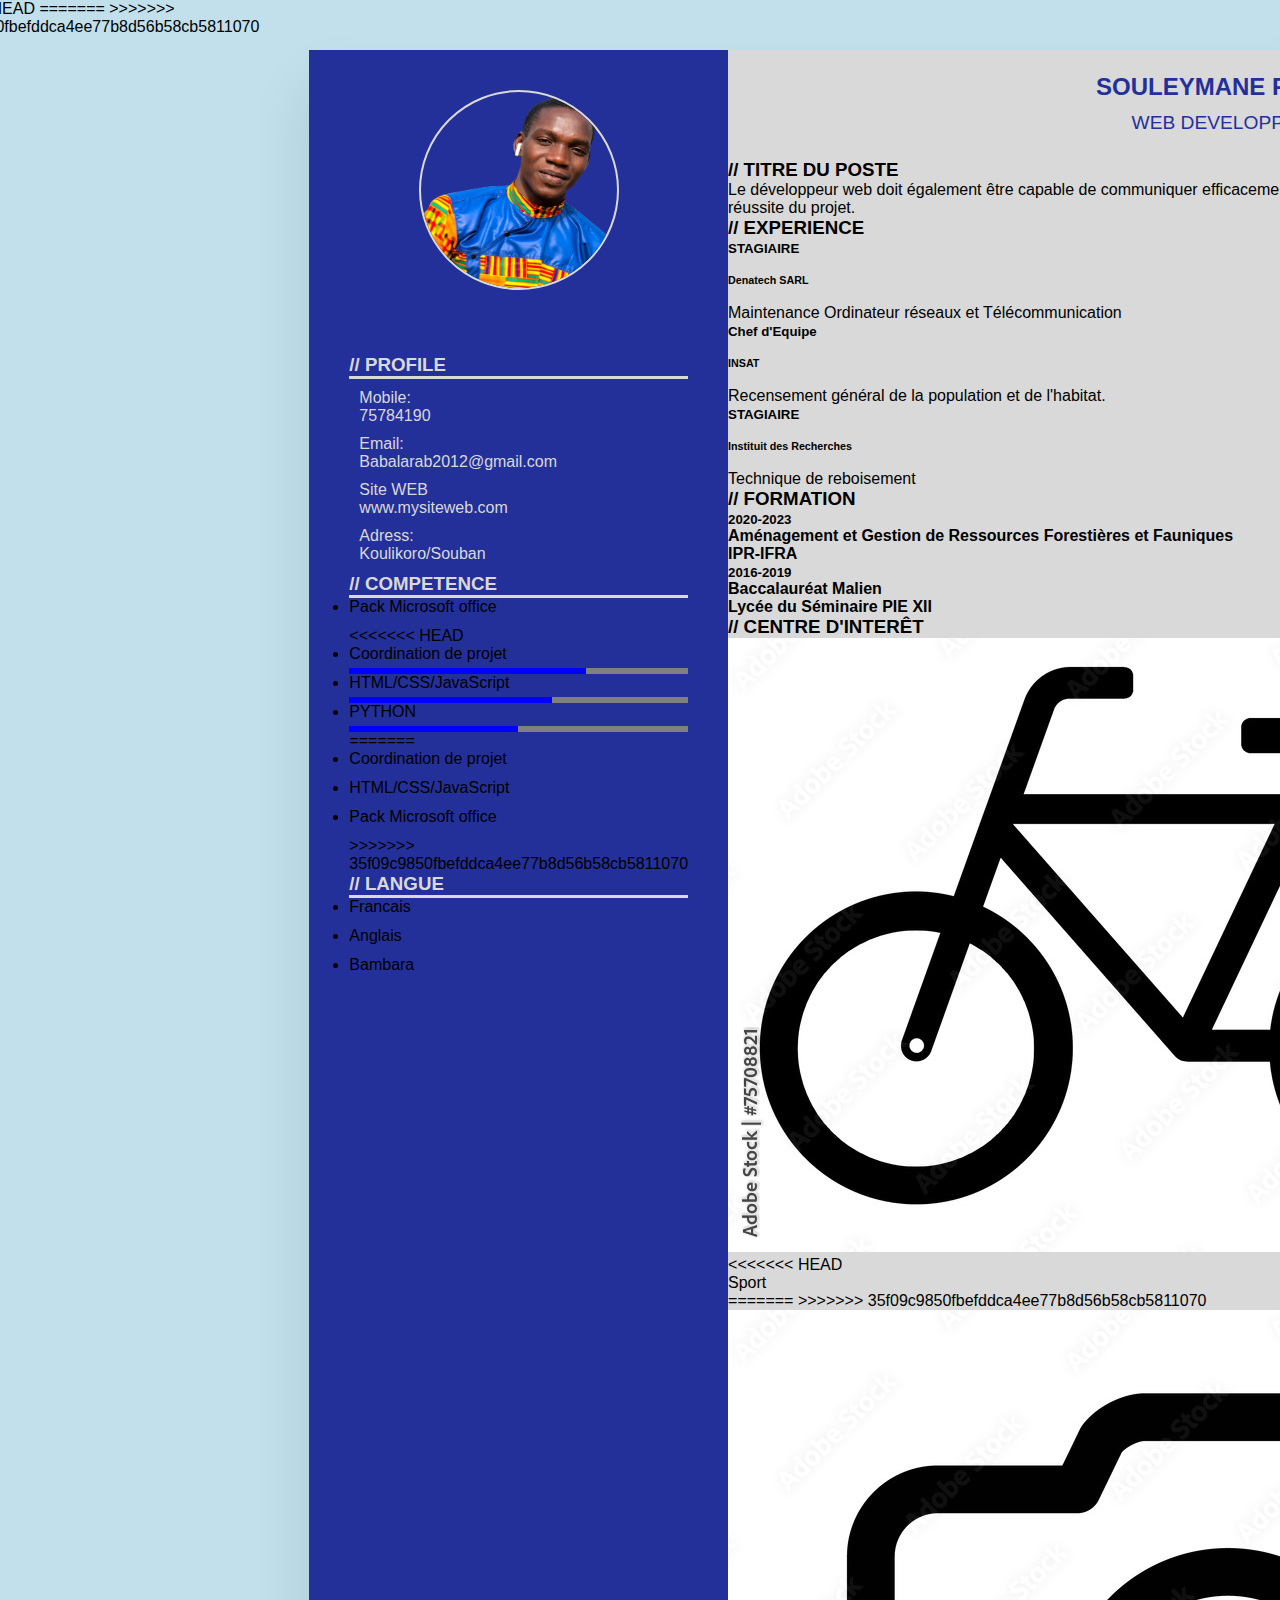
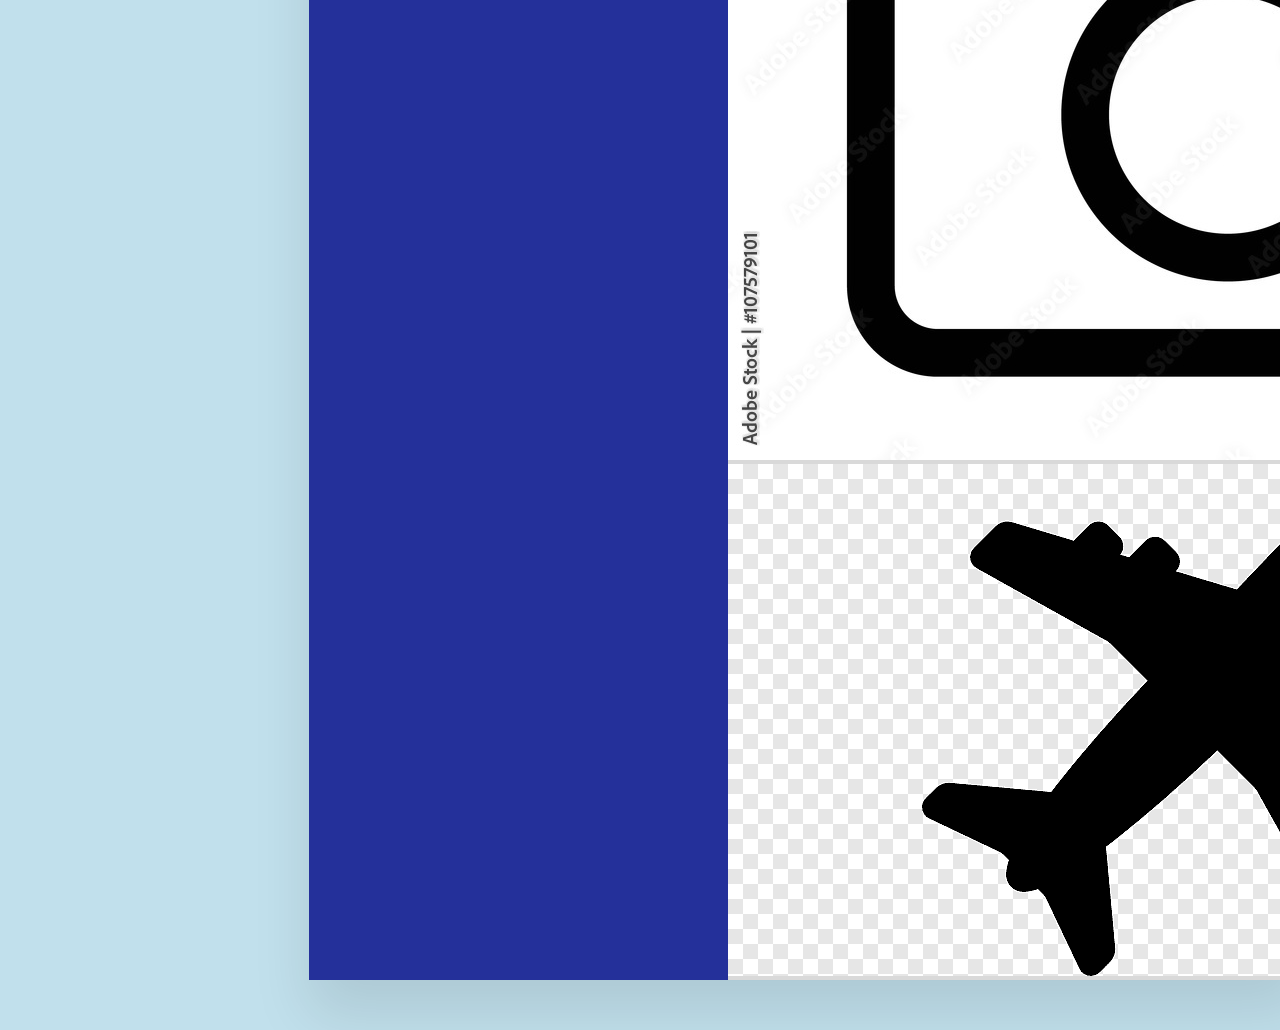
==== index.html @ 0c6d9b1f "first commit" ====
<!DOCTYPE html>
<html lang="fr">

<head>
    <meta charset="UTF-8">
    <meta http-equiv="X-UA-Compatible" content="IE=edge">
    <meta name="viewport" content="width=device-width, initial-scale=1.0">
<<<<<<< HEAD
=======
    <link rel="stylesheet" href="https://cdnjs.cloudflare.com/ajax/libs/font-awesome/4.7.0/css/font-awesome.css"
        integrity="sha512-5A8nwdMOWrSz20fDsjczgUidUBR8liPYU+WymTZP1lmY9G6Oc7HlZv156XqnsgNUzTyMefFTcsFH/tnJE/+xBg=="
        crossorigin="anonymous" referrerpolicy="no-referrer" />
>>>>>>> 35f09c9850fbefddca4ee77b8d56b58cb5811070
    <title>Mon CV</title>
    <link rel="stylesheet" href="style.css">
</head>

<body>
    <!-- division de la page en 2 partie -->
    <section class="container">
        <!-- partie Gauche -->
        <div class="left_side">
            <div class="profileText">
                <div>
                    <img src="image/imag.png" alt="Photo de Profile">
                </div>
            </div>
            <!-- Contact -->
            <nav class="contactInfo">
                <h3 class="title">// PROFILE</h3>
                <ul>
                    <li>
                        <span class="text">Mobile: <br>75784190</span>
                    </li>
                    <li>
                        <span class="text">Email: <br>Babalarab2012@gmail.com</span>
                    </li>
                    <li>
                        <span class="text">Site WEB <br>www.mysiteweb.com</span>
                    </li>
                    <li>
                        <span class="text">Adress: <br>Koulikoro/Souban</span>
                    </li>
                </ul>

            </nav>
            <!-- Fin Contact -->
            <!-- COMPETANCE -->
            <nav class="langueInfo langue">
                <h3 class="title">// COMPETENCE</h3>
                <ul>
                    <li>
                        <span class="text">Pack Microsoft office</span>
                        <span class="percent"></span>
<<<<<<< HEAD
                       
                    </li>
                    <li>
                        <span class="text">Coordination de projet</span>
                        <span class="percent aa"></span>
                    </li>
                    <li>
                        <span class="text">HTML/CSS/JavaScript</span>
                        <span class="percent ab"></span>
                    </li>
                    <li>
                        <span class="text">PYTHON</span>
                        <span class="percent ac"></span>
=======
                        <div class="p-bar"></div>
                    </li>
                    <li>
                        <span class="text">Coordination de projet</span>
                        <span class="percent"></span>
                    </li>
                    <li>
                        <span class="text">HTML/CSS/JavaScript</span>
                        <span class="percent"></span>
                    </li>
                    <li>
                        <span class="text">Pack Microsoft office</span>
                        <span class="percent"></span>
>>>>>>> 35f09c9850fbefddca4ee77b8d56b58cb5811070
                    </li>
                </ul>
            </nav>
            <!--COMPETENCE -->

            <!-- LANGUE -->
            <nav class="langueInfo langue">
                <h3 class="title">// LANGUE</h3>
                <ul>
                    <li>
                        <span class="text">Francais</span>
                        <div></div>
                        <span class="percent"></span>
                    </li>
                    <li>
                        <span class="text">Anglais</span>
                        <span class="percent ad"></span>
                    </li>
                    <li>
                        <span class="text">Bambara</span>
                        <span class="percent ae"></span>
                    </li>
                </ul>
            </nav>
            <!--FIN LANGUE -->
        </div>
        <!-- Fin de la partie Gauche -->
        <!-- Début de la partie droite -->
        <section class="right_side">
            <!-- Nom et Prenom -->
            <div class="profileText">
                <h2>SOULEYMANE FOMBA <br><span>WEB DEVELOPPEUR</span></h2>
            </div>
            <!-- Fin Nom et Prénomp -->
            <!-- TITRE DU POSTE -->
            <div class="about">
                <h3 class="title2">// TITRE DU POSTE</h3>
                <p> Le développeur web doit également être capable de communiquer efficacement et de collaborer avec
                    d'autres professionnels pour garantir la réussite du projet.</p>
            </div>
            <!-- FIN TITRE DU POSTE -->
            <!-- Partie Experience -->
            <section class="experienceInfo experience">
                <h3 class="title2">// EXPERIENCE</h3>
                <ul>
                    <li>
                        <p>
                        <h5>STAGIAIRE</h5><br>
                        <h6>Denatech SARL</h6><br>
                        Maintenance Ordinateur réseaux et Télécommunication
                        </p>
                    </li>
                    <li>
                        </p>
                        <h5>Chef d'Equipe</h5><br>
                        <h6>INSAT</h6><br>
                        Recensement général de la population
                        et de l'habitat.
                        </p>
                    </li>
                    <li>
                        <h5>STAGIAIRE</h5><br>
                        <h6>Instituit des Recherches</h6><br>
                        Technique de reboisement
                    </li>
                </ul>
            </section>
            <!-- Fin Experiences -->
            <!-- FORMATION -->
            <div class="formationinfo formation">
                <h3 class="title2">// FORMATION</h3>
                <ul>
                    <li>
                        <div class="cv">
                            <h5>2020-2023</h5>
                        </div>
                        <h4>Aménagement et Gestion de Ressources Forestières et Fauniques</h4>
                        <H4>IPR-IFRA</H4>
                    </li>
                    <li>
                        <div class="cv">
                            <h5>2016-2019</h5>
                        </div>
                        <h4>Baccalauréat Malien</h4>
                        <h4>Lycée du Séminaire PIE XII</h4>
                    </li>
                </ul>
            </div>
            <!-- FIN DES FORMATION -->
            <div class="about">
                <h3 class="title2">// CENTRE D'INTERÊT</h3>
                <!--  <i class="fa fa-camera" aria-hidden="true" widht:40px></i>
    <i class="fa fa-bicycle" aria-hidden="true"></i>
    <i class="fa fa-plane" aria-hidden="true"></i>
    <i class="fa fa-gamepad" aria-hidden="true"></i>
</div> -->
                <!-- LOISIR  -->
                <div class="loisir">
                    <img src="image/bike.jpg" alt="">
<<<<<<< HEAD
                    <figcaption>Sport</figcaption>
=======
>>>>>>> 35f09c9850fbefddca4ee77b8d56b58cb5811070
                    <img src="image/came.jpg" alt="" class="img2">
                    <img src="image/plan.png" alt="">
                </div>
                <!-- FIN LOISIR  -->
        </section>
        <!-- Fin de la partie Droite -->
    </section>
</body>

</html>
---- style.css ----
/* declaration des couleur don j'aurais besoin */
:root {
    --bleu: #24309A;
    --grey: #D9D9D9;
    --dark-grey: #9C9999;
    --cl-bleu: #5061F9;
}

/*fin declaration des couleur don j'aurais besoin */
* {
    margin: 0;
    padding: 0;
    box-sizing: border-box;
    font-family: sans-serif;
}

/* fond de la page */
body {
    background-color: #c1e0ec;
    display: flex;
    justify-content: center;
    min-height: 100vh;
}

/*fin du fond de la page */
/* Coté gauche du cv*/

.container {
    position: relative;
    width: 100%;
    margin: 50px;
    max-width: 1000px;
    min-height: 1000px;
    background: var(--grey);
    display: grid;
    grid-template-columns: 1fr 2fr;
    box-shadow: 0 35px 55px rgba(0, 0, 0, 0.1);
}

.container .left_side {
    position: relative;
    background: var(--bleu);
    padding: 40px;

}

.profileText {
    position: relative;
    display: flex;
    flex-direction: column;
    align-items: center;
    padding-bottom: 20px;

}

.profileText img {
    width: 200px;
    height: 200px;
    border-radius: 50%;
    border: 2px solid var(--grey);
}

/*  */
/*  */
.profileText h2 {
    color: var(--bleu);
    font-size: 1.5em;
    margin-top: 20px;
    text-transform: uppercase;
    text-align: center;
    font-weight: 600;
    line-height: 1.4em;
}

.profileText h2 span {
    font-size: 0.8em;
    font-weight: 300;
}

.contactInfo {
    padding-top: 40px;

}

.title {
    color: var(--grey);
    text-transform: uppercase;
    font-weight: 1px;
    border-bottom: 3px solid var(--grey);
}

.contactInfo ul {
    position: relative;
}

.contactInfo ul li {
    position: relative;
    list-style: none;
    margin: 10px;
    cursor: pointer;

}

.contactInfo ul li span {
    color: var(--grey);
    font-weight: 300;
}

/* Langue */
.langueInfo.langue .percent {
    position: relative;
    width: 100%;
    height: 6px;
    display: block;
    margin-top: 5px;
}

<<<<<<< HEAD
.langueInfo.langue .percent {
    position: relative;
    top: 0;
    left: 0;
    width: 100%;
    background: linear-gradient(to right, blue 90%, grey 10% );

}
.langueInfo.langue .percent.aa{
    background: linear-gradient(to right, blue 70%, grey 30% );

}
.langueInfo.langue .percent.ab{
    background: linear-gradient(to right, blue 60%, grey 40% );

}
.langueInfo.langue .percent.ac{
    background: linear-gradient(to right, blue 50%, grey 50% );
=======
.langueInfo.langue .percent pbar {
    position: absolute;
    top: 0;
    left: 0;
    width: 100%;
    background: var(--cl-bleu);
>>>>>>> 35f09c9850fbefddca4ee77b8d56b58cb5811070

}

.langueInfo ul {
    position: relative;
}

.langueInfo ul li {
    position: relative;
    list-style: none;
    margin: 10px;
    cursor: pointer;
}

.langueInfo ul li span {
    color: var(--grey);
    font-weight: 300;
}
<<<<<<< HEAD
.langueInfo.langue .percent.ad{
    background: linear-gradient(to right, blue 70%, grey 30% );

}
.langueInfo.langue .percent.ae{
    background: linear-gradient(to right, blue 85%, grey 15% );

}
=======

>>>>>>> 35f09c9850fbefddca4ee77b8d56b58cb5811070
/* Fin langue */
/* Coté droite du cv */
.container .right_side {
    position: relative;
    background: var(--grey);
    padding: 40px;
}

/* TITRE DU POSTE */

.title2 {
    color: var(--bleu);
    text-transform: uppercase;
    letter-spacing: 1px;
    margin-bottom: 10px;
    border-bottom: 3px solid var(--bleu);
}

p {
    color: #5061F9;
}

/* FIN TITRE DU POSTE  */
/* EXPERIENCE  */
.experienceInfo.experience {
    padding-top: 40px;
}

.experienceInfo ul {
    position: relative;
    border-left: solid 2px var(--bleu);
}

.experienceInfo ul li {
    position: relative;
    list-style: none;
    color: var(--bleu);
    cursor: pointer;
    margin-left: 10px;
}

/* FIN EXPERIENCE */
/* FORMATION  */
.formationinfo.formation {
    padding-top: 40px;
}

.formationinfo.formation ul {
    position: relative;
    border-left: solid 2px var(--bleu);
}

.formationinfo.formation ul li {
    position: relative;
    list-style: none;
    color: var(--bleu);
    cursor: pointer;
    margin: 10px;
}

.formationinfo.formation ul li .cv {
    display: flex;
    flex-direction: row;
}

/* FIN FORMATION  */
/* LOISIR  */
.loisir {
    display: inline;
    position: relative;

}

.loisir img {
    width: 60px;

}

.loisir .img2 {
    width: 50px;
<<<<<<< HEAD
    margin-left: 20px;
=======
>>>>>>> 35f09c9850fbefddca4ee77b8d56b58cb5811070
}

/* FIN DES LOISIR  */
/* Fin coté droite du cv */
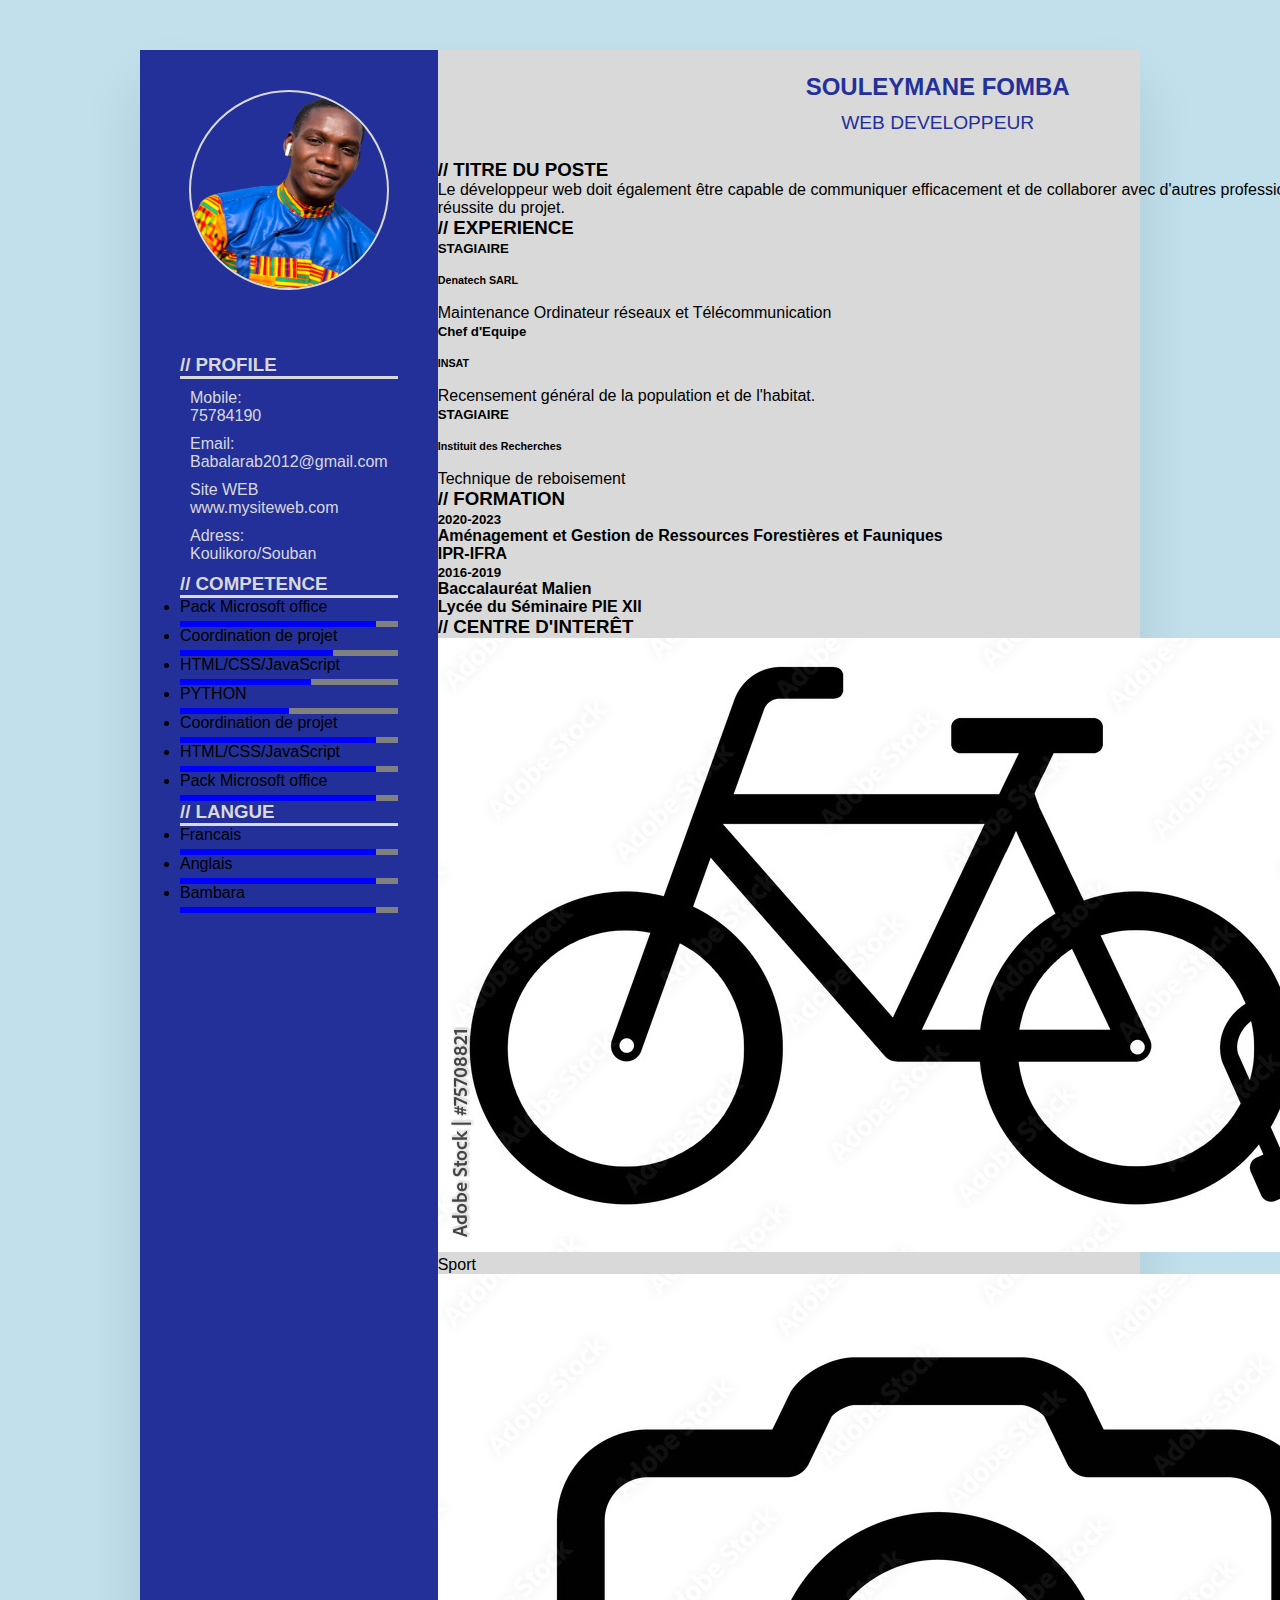
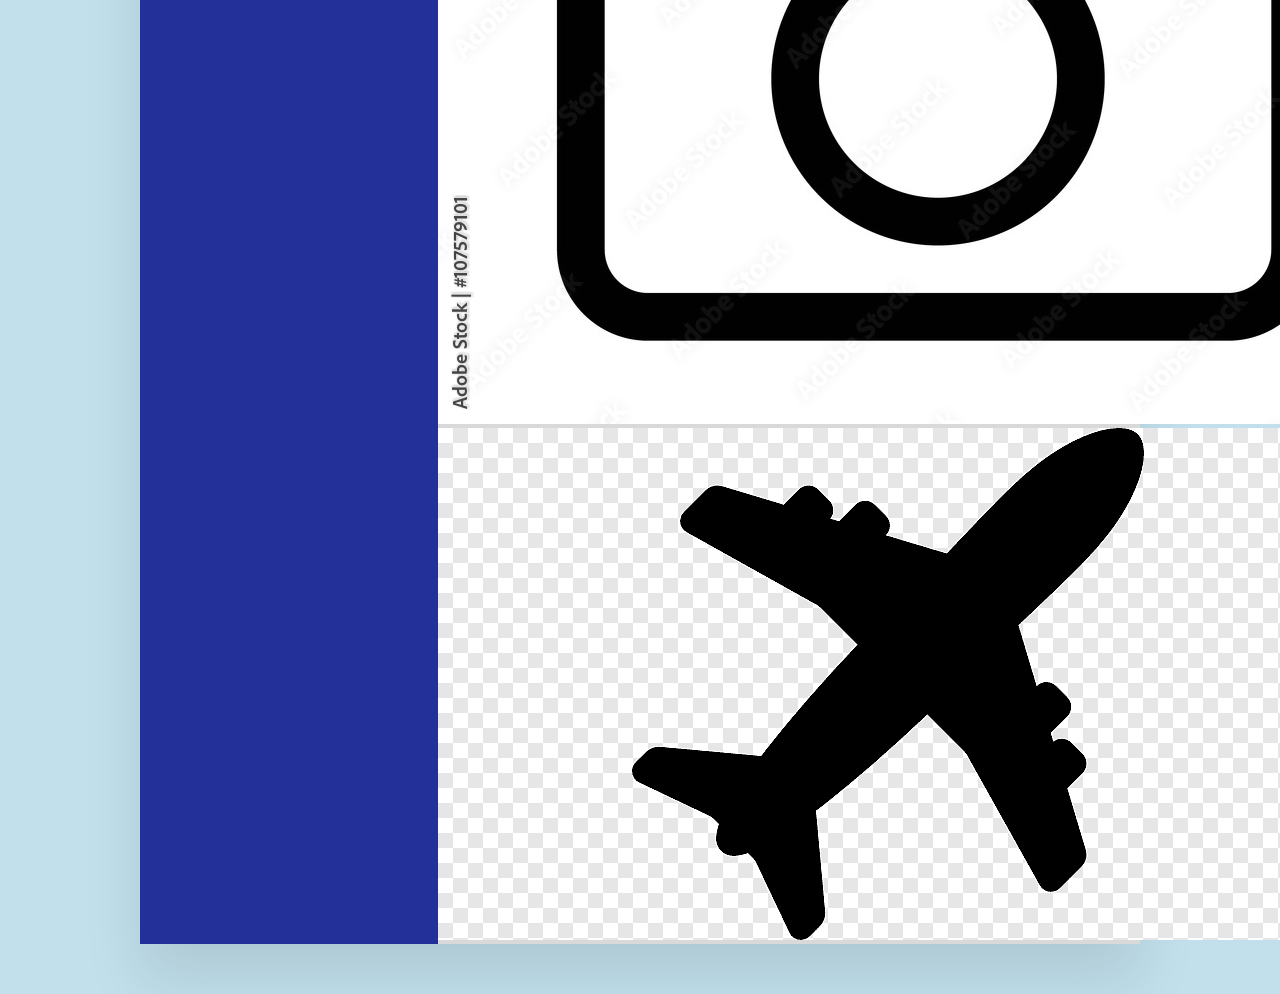
==== commit 8e6a5f4a: "first commit" ====
--- a/index.html
+++ b/index.html
@@ -5,19 +5,13 @@
     <meta charset="UTF-8">
     <meta http-equiv="X-UA-Compatible" content="IE=edge">
     <meta name="viewport" content="width=device-width, initial-scale=1.0">
-<<<<<<< HEAD
-=======
-    <link rel="stylesheet" href="https://cdnjs.cloudflare.com/ajax/libs/font-awesome/4.7.0/css/font-awesome.css"
-        integrity="sha512-5A8nwdMOWrSz20fDsjczgUidUBR8liPYU+WymTZP1lmY9G6Oc7HlZv156XqnsgNUzTyMefFTcsFH/tnJE/+xBg=="
-        crossorigin="anonymous" referrerpolicy="no-referrer" />
->>>>>>> 35f09c9850fbefddca4ee77b8d56b58cb5811070
     <title>Mon CV</title>
     <link rel="stylesheet" href="style.css">
 </head>
 
 <body>
     <!-- division de la page en 2 partie -->
-    <section class="container">
+    <div class="container">
         <!-- partie Gauche -->
         <div class="left_side">
             <div class="profileText">
@@ -51,9 +45,7 @@
                 <ul>
                     <li>
                         <span class="text">Pack Microsoft office</span>
-                        <span class="percent"></span>
-<<<<<<< HEAD
-                       
+                        <span class="percent"></span>                       
                     </li>
                     <li>
                         <span class="text">Coordination de projet</span>
@@ -66,7 +58,6 @@
                     <li>
                         <span class="text">PYTHON</span>
                         <span class="percent ac"></span>
-=======
                         <div class="p-bar"></div>
                     </li>
                     <li>
@@ -80,7 +71,6 @@
                     <li>
                         <span class="text">Pack Microsoft office</span>
                         <span class="percent"></span>
->>>>>>> 35f09c9850fbefddca4ee77b8d56b58cb5811070
                     </li>
                 </ul>
             </nav>
@@ -172,25 +162,17 @@
             <!-- FIN DES FORMATION -->
             <div class="about">
                 <h3 class="title2">// CENTRE D'INTERÊT</h3>
-                <!--  <i class="fa fa-camera" aria-hidden="true" widht:40px></i>
-    <i class="fa fa-bicycle" aria-hidden="true"></i>
-    <i class="fa fa-plane" aria-hidden="true"></i>
-    <i class="fa fa-gamepad" aria-hidden="true"></i>
-</div> -->
                 <!-- LOISIR  -->
                 <div class="loisir">
                     <img src="image/bike.jpg" alt="">
-<<<<<<< HEAD
                     <figcaption>Sport</figcaption>
-=======
->>>>>>> 35f09c9850fbefddca4ee77b8d56b58cb5811070
                     <img src="image/came.jpg" alt="" class="img2">
                     <img src="image/plan.png" alt="">
                 </div>
                 <!-- FIN LOISIR  -->
-        </section>
+        </div>
         <!-- Fin de la partie Droite -->
-    </section>
+    </div>
 </body>
 
 </html>--- a/style.css
+++ b/style.css
@@ -114,8 +114,6 @@
     display: block;
     margin-top: 5px;
 }
-
-<<<<<<< HEAD
 .langueInfo.langue .percent {
     position: relative;
     top: 0;
@@ -134,15 +132,12 @@
 }
 .langueInfo.langue .percent.ac{
     background: linear-gradient(to right, blue 50%, grey 50% );
-=======
 .langueInfo.langue .percent pbar {
     position: absolute;
     top: 0;
     left: 0;
     width: 100%;
     background: var(--cl-bleu);
->>>>>>> 35f09c9850fbefddca4ee77b8d56b58cb5811070
-
 }
 
 .langueInfo ul {
@@ -160,7 +155,6 @@
     color: var(--grey);
     font-weight: 300;
 }
-<<<<<<< HEAD
 .langueInfo.langue .percent.ad{
     background: linear-gradient(to right, blue 70%, grey 30% );
 
@@ -169,12 +163,12 @@
     background: linear-gradient(to right, blue 85%, grey 15% );
 
 }
-=======
-
->>>>>>> 35f09c9850fbefddca4ee77b8d56b58cb5811070
+
+
 /* Fin langue */
 /* Coté droite du cv */
-.container .right_side {
+.container .right_side
+{
     position: relative;
     background: var(--grey);
     padding: 40px;
@@ -189,11 +183,6 @@
     margin-bottom: 10px;
     border-bottom: 3px solid var(--bleu);
 }
-
-p {
-    color: #5061F9;
-}
-
 /* FIN TITRE DU POSTE  */
 /* EXPERIENCE  */
 .experienceInfo.experience {
@@ -252,11 +241,6 @@
 
 .loisir .img2 {
     width: 50px;
-<<<<<<< HEAD
     margin-left: 20px;
-=======
->>>>>>> 35f09c9850fbefddca4ee77b8d56b58cb5811070
-}
-
-/* FIN DES LOISIR  */
-/* Fin coté droite du cv */+}
+/*FIN DES LOISIR*/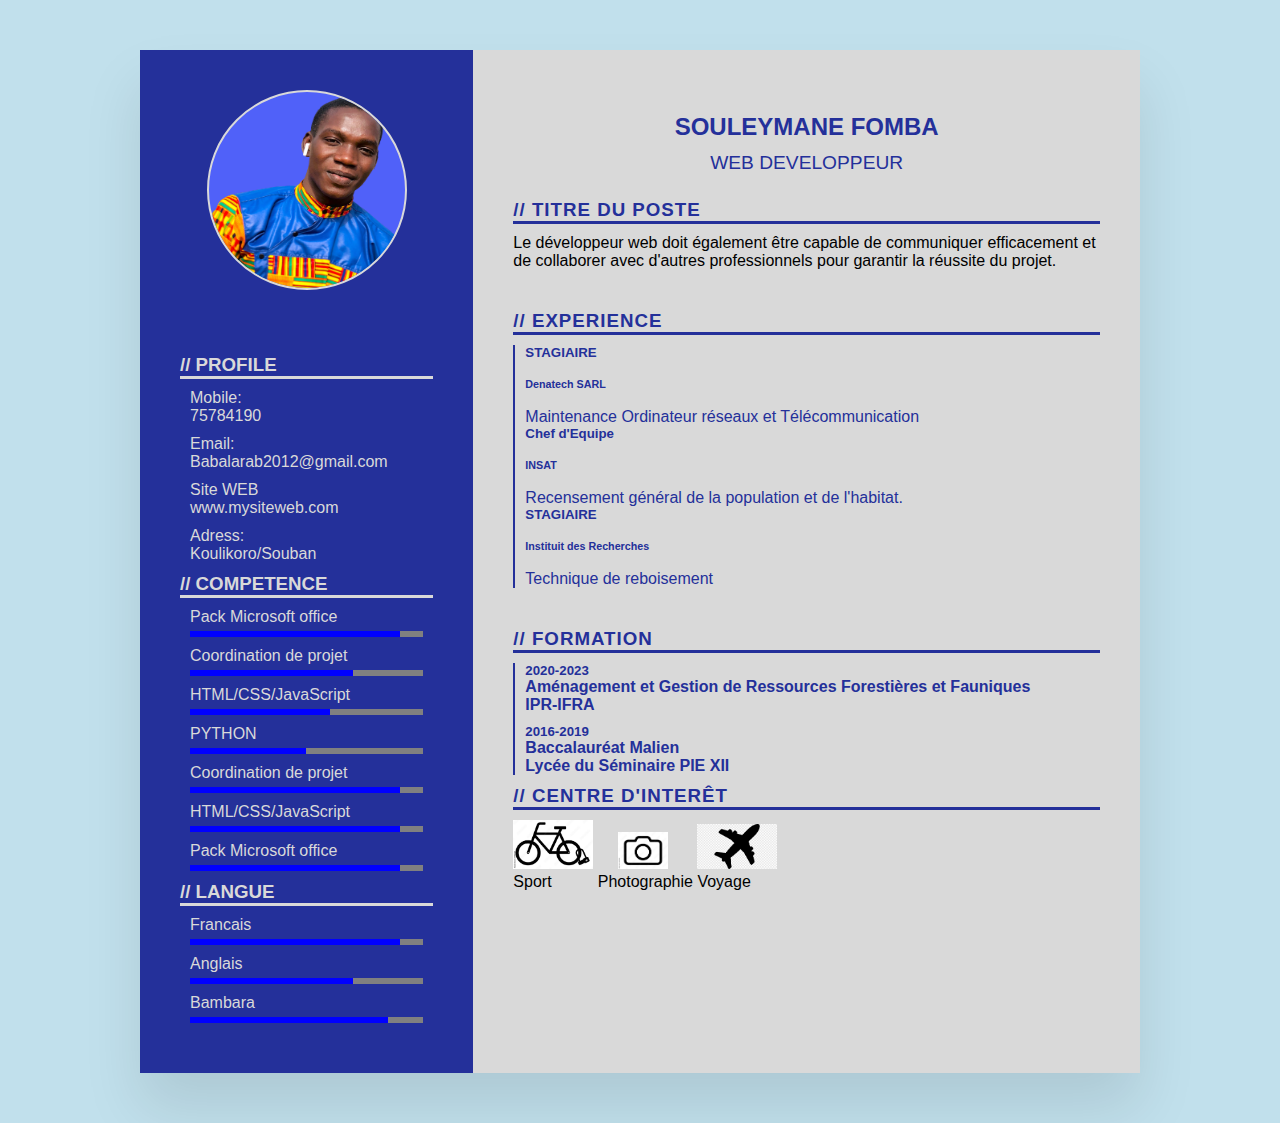
==== commit 673d377b: "first commit" ====
--- a/index.html
+++ b/index.html
@@ -45,7 +45,7 @@
                 <ul>
                     <li>
                         <span class="text">Pack Microsoft office</span>
-                        <span class="percent"></span>                       
+                        <span class="percent"></span>
                     </li>
                     <li>
                         <span class="text">Coordination de projet</span>
@@ -164,14 +164,22 @@
                 <h3 class="title2">// CENTRE D'INTERÊT</h3>
                 <!-- LOISIR  -->
                 <div class="loisir">
-                    <img src="image/bike.jpg" alt="">
-                    <figcaption>Sport</figcaption>
-                    <img src="image/came.jpg" alt="" class="img2">
-                    <img src="image/plan.png" alt="">
+                    <div class="imgs">
+                        <img src="image/bike.jpg" alt="">
+                        <figcaption>Sport</figcaption>
+                    </div>
+                    <div class="imgs">
+                        <img src="image/came.jpg" alt="" class="img2">
+                        <figcaption>Photographie</figcaption>
+                    </div>
+                    <div class="imgs">
+                        <img src="image/plan.png" alt="">
+                        <figcaption>Voyage</figcaption>
+                    </div>
                 </div>
                 <!-- FIN LOISIR  -->
-        </div>
-        <!-- Fin de la partie Droite -->
+            </div>
+            <!-- Fin de la partie Droite -->
     </div>
 </body>
 
--- a/style.css
+++ b/style.css
@@ -58,6 +58,9 @@
     height: 200px;
     border-radius: 50%;
     border: 2px solid var(--grey);
+    transform: translateX(0px);
+    animation:float 6s ease-out infinite ;
+    background-color: var(--cl-bleu);
 }
 
 /*  */
@@ -120,7 +123,6 @@
     left: 0;
     width: 100%;
     background: linear-gradient(to right, blue 90%, grey 10% );
-
 }
 .langueInfo.langue .percent.aa{
     background: linear-gradient(to right, blue 70%, grey 30% );
@@ -131,7 +133,7 @@
 
 }
 .langueInfo.langue .percent.ac{
-    background: linear-gradient(to right, blue 50%, grey 50% );
+    background: linear-gradient(to right, blue 50%, grey 50% );}
 .langueInfo.langue .percent pbar {
     position: absolute;
     top: 0;
@@ -235,12 +237,15 @@
 }
 
 .loisir img {
-    width: 60px;
-
-}
-
+    width: 80px;
+
+}
+.loisir .imgs
+{
+    display: inline-block;
+}
 .loisir .img2 {
     width: 50px;
     margin-left: 20px;
 }
-/*FIN DES LOISIR*/+/*FIN DES LOISIR*/
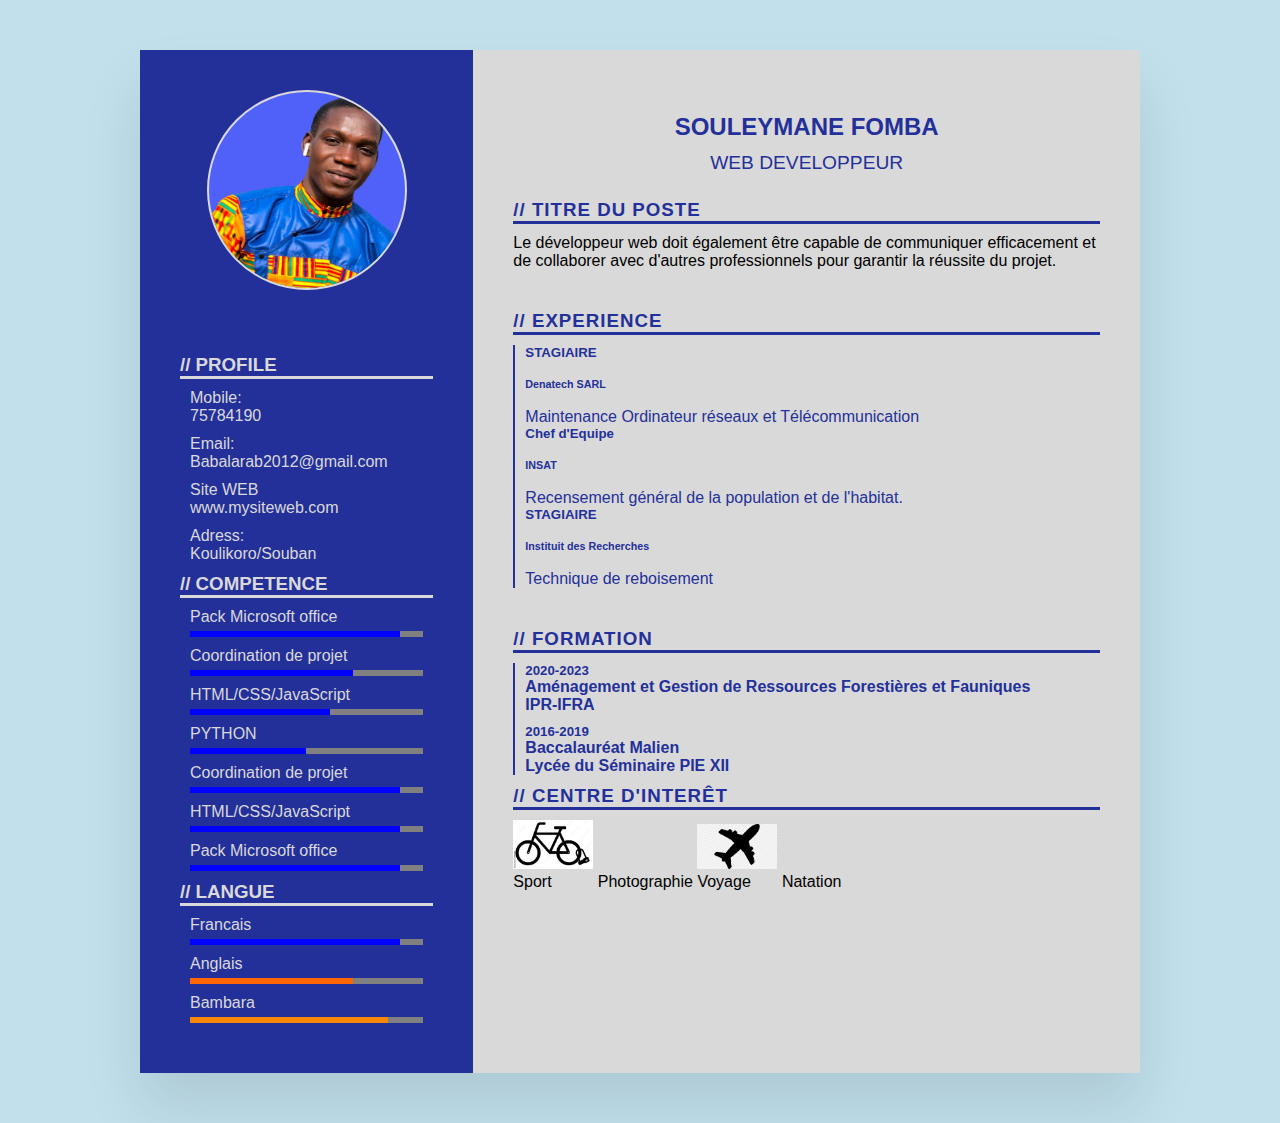
==== commit e1588f58: "first commit" ====
--- a/index.html
+++ b/index.html
@@ -24,16 +24,16 @@
                 <h3 class="title">// PROFILE</h3>
                 <ul>
                     <li>
-                        <span class="text">Mobile: <br>75784190</span>
+                        <span class="text"><p>Mobile: <br>75784190</p></span>
                     </li>
                     <li>
-                        <span class="text">Email: <br>Babalarab2012@gmail.com</span>
+                        <span class="text"><p>Email: <br>Babalarab2012@gmail.com</p></span>
                     </li>
                     <li>
-                        <span class="text">Site WEB <br>www.mysiteweb.com</span>
+                        <p><span class="text">Site WEB <br>www.mysiteweb.com</p></span>
                     </li>
                     <li>
-                        <span class="text">Adress: <br>Koulikoro/Souban</span>
+                        <span class="text"><p>Adress: <br>Koulikoro/Souban</p></span>
                     </li>
                 </ul>
 
@@ -169,12 +169,16 @@
                         <figcaption>Sport</figcaption>
                     </div>
                     <div class="imgs">
-                        <img src="image/came.jpg" alt="" class="img2">
+                        <img src="image/came.png" alt="" class="img2">
                         <figcaption>Photographie</figcaption>
                     </div>
                     <div class="imgs">
                         <img src="image/plan.png" alt="">
                         <figcaption>Voyage</figcaption>
+                    </div>
+                    <div class="imgs">
+                        <img src="image/swim.jpg" alt="">
+                        <figcaption>Natation</figcaption>
                     </div>
                 </div>
                 <!-- FIN LOISIR  -->
--- a/style.css
+++ b/style.css
@@ -158,11 +158,11 @@
     font-weight: 300;
 }
 .langueInfo.langue .percent.ad{
-    background: linear-gradient(to right, blue 70%, grey 30% );
+    background: linear-gradient(to right, rgb(255, 102, 0) 70%, grey 30% );
 
 }
 .langueInfo.langue .percent.ae{
-    background: linear-gradient(to right, blue 85%, grey 15% );
+    background: linear-gradient(to right, rgb(247, 135, 8) 85%, grey 15% );
 
 }
 
@@ -245,7 +245,7 @@
     display: inline-block;
 }
 .loisir .img2 {
-    width: 50px;
+    width: 68px;
     margin-left: 20px;
 }
 /*FIN DES LOISIR*/
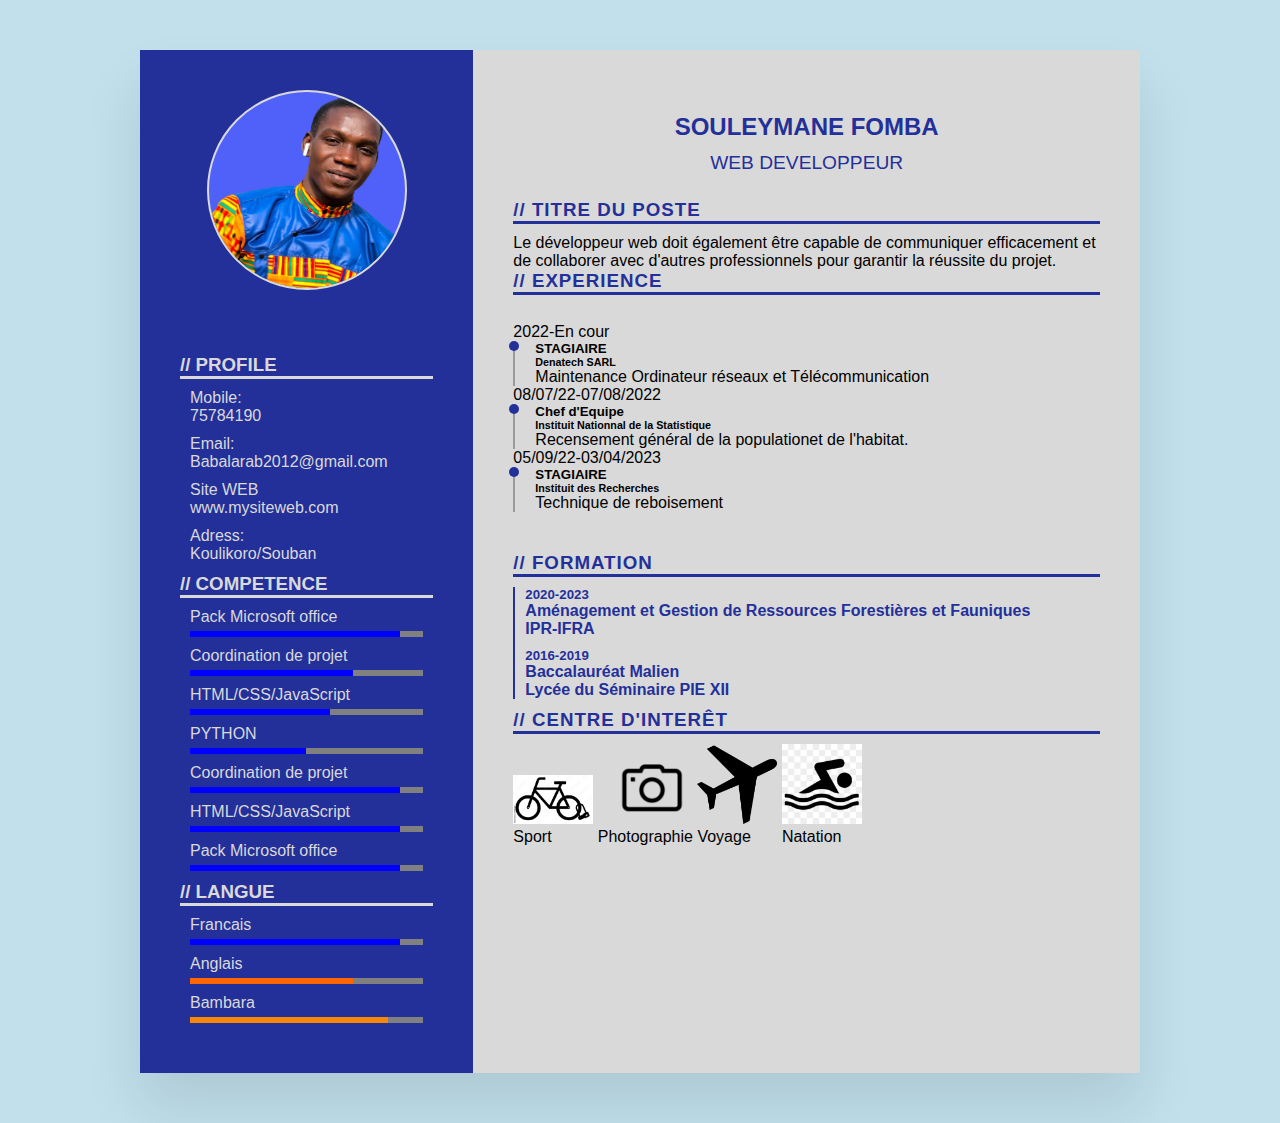
==== commit fdedff72: "changement effectué" ====
--- a/index.html
+++ b/index.html
@@ -5,7 +5,9 @@
     <meta charset="UTF-8">
     <meta http-equiv="X-UA-Compatible" content="IE=edge">
     <meta name="viewport" content="width=device-width, initial-scale=1.0">
-    <title>Mon CV</title>
+    <title>Mon CV
+        <img src="image/imag.png" alt="">
+    </title>
     <link rel="stylesheet" href="style.css">
 </head>
 
@@ -24,16 +26,22 @@
                 <h3 class="title">// PROFILE</h3>
                 <ul>
                     <li>
-                        <span class="text"><p>Mobile: <br>75784190</p></span>
-                    </li>
-                    <li>
-                        <span class="text"><p>Email: <br>Babalarab2012@gmail.com</p></span>
+                        <span class="text">
+                            <p>Mobile: <br>75784190</p>
+                        </span>
+                    </li>
+                    <li>
+                        <span class="text">
+                            <p>Email: <br>Babalarab2012@gmail.com</p>
+                        </span>
                     </li>
                     <li>
                         <p><span class="text">Site WEB <br>www.mysiteweb.com</p></span>
                     </li>
                     <li>
-                        <span class="text"><p>Adress: <br>Koulikoro/Souban</p></span>
+                        <span class="text">
+                            <p>Adress: <br>Koulikoro/Souban</p>
+                        </span>
                     </li>
                 </ul>
 
@@ -115,28 +123,37 @@
             <!-- Partie Experience -->
             <section class="experienceInfo experience">
                 <h3 class="title2">// EXPERIENCE</h3>
-                <ul>
-                    <li>
-                        <p>
-                        <h5>STAGIAIRE</h5><br>
-                        <h6>Denatech SARL</h6><br>
-                        Maintenance Ordinateur réseaux et Télécommunication
-                        </p>
-                    </li>
-                    <li>
-                        </p>
-                        <h5>Chef d'Equipe</h5><br>
-                        <h6>INSAT</h6><br>
-                        Recensement général de la population
-                        et de l'habitat.
-                        </p>
-                    </li>
-                    <li>
-                        <h5>STAGIAIRE</h5><br>
-                        <h6>Instituit des Recherches</h6><br>
-                        Technique de reboisement
-                    </li>
-                </ul>
+                <div class="barre-separation"></div><br>
+                <div class="row">
+                    <div class="barre-gauche">
+                        <p class="dates">2022-En cour</p>
+                    </div>
+                    <div class="barre-droite">
+                        <p class="title-poste"><h5>STAGIAIRE</h5></p>
+                        <p class="title-soc"><h6>Denatech SARL</h6></p>
+                        <p class="title-detail">Maintenance Ordinateur réseaux et Télécommunication</p>
+                    </div>
+                </div>
+                <div class="row">
+                    <div class="barre-gauche">
+                        <p class="dates">08/07/22-07/08/2022</p>
+                    </div>
+                    <div class="barre-droite">
+                        <p class="title-poste"><h5>Chef d'Equipe</h5></p>
+                        <p class="title-soc"><h6>Instituit Nationnal de la Statistique</h6></p>
+                        <p class="title-detail">Recensement général de la populationet de l'habitat.</p>
+                    </div>
+                </div>
+                <div class="row">
+                    <div class="barre-gauche">
+                        <p class="dates">05/09/22-03/04/2023</p>
+                    </div>
+                    <div class="barre-droite">
+                        <p class="title-poste"><h5>STAGIAIRE</h5></p>
+                        <p class="title-soc"><h6>Instituit des Recherches</h6></p>
+                        <p class="title-detail">Technique de reboisement</p>
+                    </div>
+                </div>
             </section>
             <!-- Fin Experiences -->
             <!-- FORMATION -->
--- a/style.css
+++ b/style.css
@@ -187,7 +187,57 @@
 }
 /* FIN TITRE DU POSTE  */
 /* EXPERIENCE  */
-.experienceInfo.experience {
+.barre-droite
+{
+    border-left: 2px solid var(--dark-grey);
+    padding-left: 20px;
+    position: relative;
+}
+.title-poste::before
+{
+    content: "";
+    width: 10px;
+    height: 10px;
+    border-radius: 50%;
+    background-color: var(--bleu);
+    position: absolute;
+    left: -6px;
+}
+.barre-droite .title-poste 
+{
+    color: var(--bleu);
+    font-weight: bold;
+    margin-bottom: 0px;
+    margin-top: 0px;
+    padding-top: 0px;
+}
+.barre-droite .title-soc
+{
+    font-weight: bold;
+    margin: 0px;
+}
+.title-detail
+.row
+{
+    display: flex;
+}
+.row .barre-gauche
+{
+    padding-right: 50px;
+}
+.barre-gauche p
+{
+    margin-top: 0px;
+}
+.m-bottom
+{
+    margin-bottom: 0px;
+}
+.m-top
+{
+    margin-top: 0px;
+}
+/* .experienceInfo.experience {
     padding-top: 40px;
 }
 
@@ -202,7 +252,7 @@
     color: var(--bleu);
     cursor: pointer;
     margin-left: 10px;
-}
+} */
 
 /* FIN EXPERIENCE */
 /* FORMATION  */
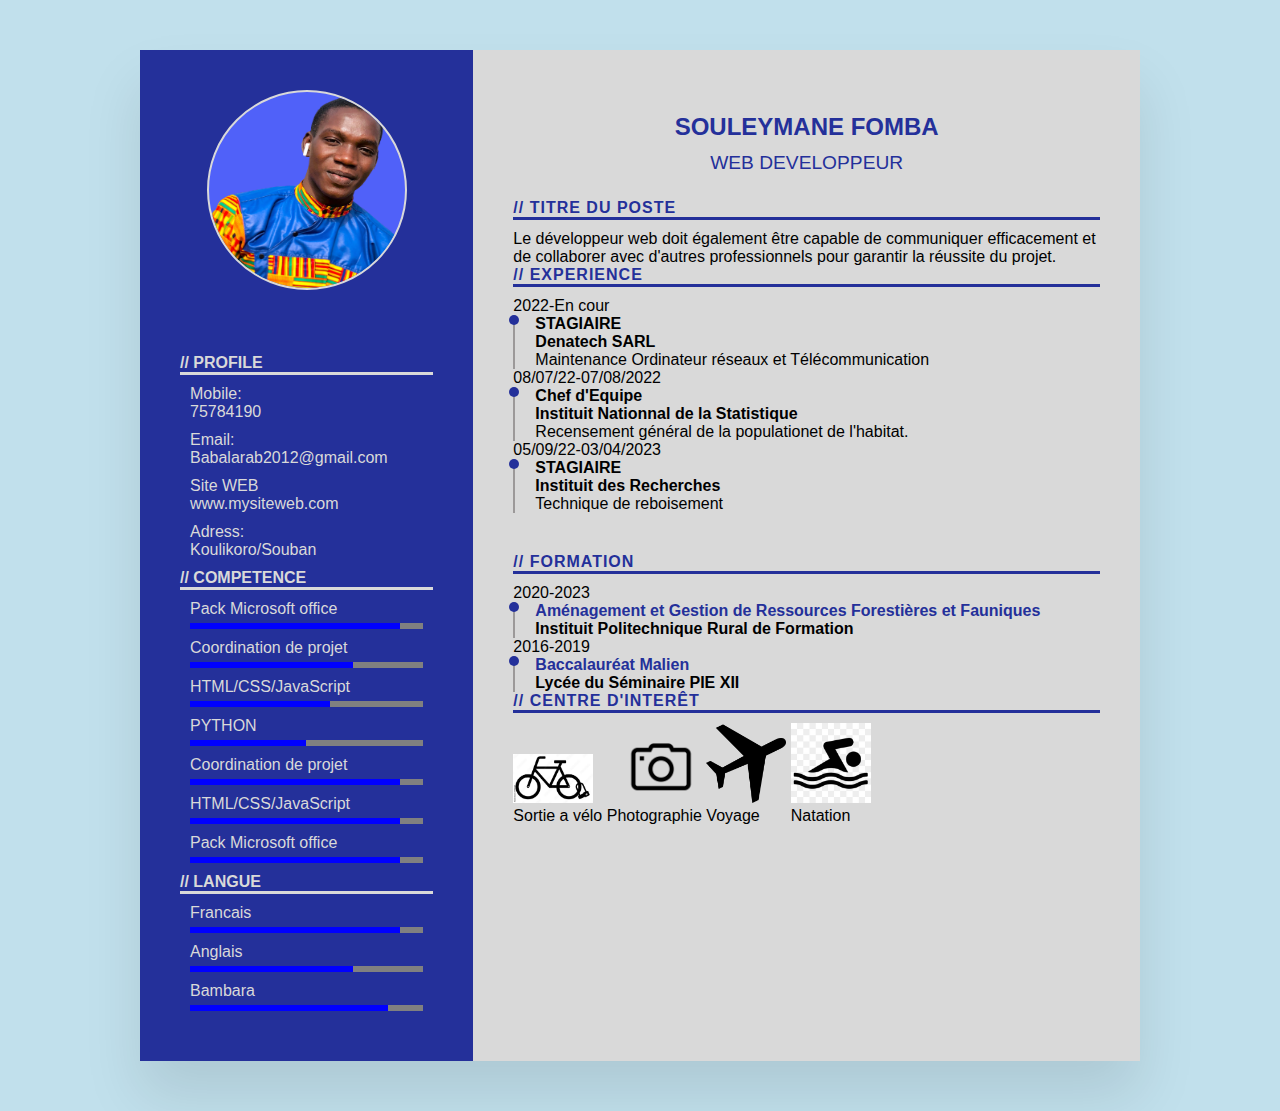
==== commit d1e95150: "changement effectuer" ====
--- a/index.html
+++ b/index.html
@@ -123,34 +123,45 @@
             <!-- Partie Experience -->
             <section class="experienceInfo experience">
                 <h3 class="title2">// EXPERIENCE</h3>
-                <div class="barre-separation"></div><br>
-                <div class="row">
-                    <div class="barre-gauche">
-                        <p class="dates">2022-En cour</p>
-                    </div>
-                    <div class="barre-droite">
-                        <p class="title-poste"><h5>STAGIAIRE</h5></p>
-                        <p class="title-soc"><h6>Denatech SARL</h6></p>
+                <div class="row">
+                    <div class="barre-gauche">
+                        <p class="date">2022-En cour</p>
+                    </div>
+                    <div class="barre-droite">
+                        <p class="title-poste">
+                        <h5>STAGIAIRE</h5>
+                        </p>
+                        <p class="title-soc">
+                        <h6>Denatech SARL</h6>
+                        </p>
                         <p class="title-detail">Maintenance Ordinateur réseaux et Télécommunication</p>
                     </div>
                 </div>
                 <div class="row">
                     <div class="barre-gauche">
-                        <p class="dates">08/07/22-07/08/2022</p>
-                    </div>
-                    <div class="barre-droite">
-                        <p class="title-poste"><h5>Chef d'Equipe</h5></p>
-                        <p class="title-soc"><h6>Instituit Nationnal de la Statistique</h6></p>
+                        <p class="date">08/07/22-07/08/2022</p>
+                    </div>
+                    <div class="barre-droite">
+                        <p class="title-poste">
+                        <h5>Chef d'Equipe</h5>
+                        </p>
+                        <p class="title-soc">
+                        <h6>Instituit Nationnal de la Statistique</h6>
+                        </p>
                         <p class="title-detail">Recensement général de la populationet de l'habitat.</p>
                     </div>
                 </div>
                 <div class="row">
                     <div class="barre-gauche">
-                        <p class="dates">05/09/22-03/04/2023</p>
-                    </div>
-                    <div class="barre-droite">
-                        <p class="title-poste"><h5>STAGIAIRE</h5></p>
-                        <p class="title-soc"><h6>Instituit des Recherches</h6></p>
+                        <p class="date">05/09/22-03/04/2023</p>
+                    </div>
+                    <div class="barre-droite">
+                        <p class="title-poste">
+                        <h5>STAGIAIRE</h5>
+                        </p>
+                        <p class="title-soc">
+                        <h6>Instituit des Recherches</h6>
+                        </p>
                         <p class="title-detail">Technique de reboisement</p>
                     </div>
                 </div>
@@ -159,22 +170,22 @@
             <!-- FORMATION -->
             <div class="formationinfo formation">
                 <h3 class="title2">// FORMATION</h3>
-                <ul>
-                    <li>
-                        <div class="cv">
-                            <h5>2020-2023</h5>
-                        </div>
-                        <h4>Aménagement et Gestion de Ressources Forestières et Fauniques</h4>
-                        <H4>IPR-IFRA</H4>
-                    </li>
-                    <li>
-                        <div class="cv">
-                            <h5>2016-2019</h5>
-                        </div>
-                        <h4>Baccalauréat Malien</h4>
-                        <h4>Lycée du Séminaire PIE XII</h4>
-                    </li>
-                </ul>
+                <div class="row">
+                    <div class="barre-gauche">
+                        <p class="date">2020-2023</p>
+                    </div>
+                    <div class="barre-droite">
+                        <p class="title-poste">Aménagement et Gestion de Ressources Forestières et Fauniques</p>
+                        <p class="title-soc">Instituit Politechnique Rural de Formation</p>
+                    </div>
+                </div>
+                <div class="barre-gauche">
+                    <p class="date">2016-2019</p>
+                </div>
+                <div class="barre-droite">
+                    <p class="title-poste">Baccalauréat Malien</p>
+                    <p class="title-soc">Lycée du Séminaire PIE XII</p>
+                </div>
             </div>
             <!-- FIN DES FORMATION -->
             <div class="about">
@@ -183,7 +194,7 @@
                 <div class="loisir">
                     <div class="imgs">
                         <img src="image/bike.jpg" alt="">
-                        <figcaption>Sport</figcaption>
+                        <figcaption>Sortie a vélo</figcaption>
                     </div>
                     <div class="imgs">
                         <img src="image/came.png" alt="" class="img2">
--- a/style.css
+++ b/style.css
@@ -12,6 +12,7 @@
     padding: 0;
     box-sizing: border-box;
     font-family: sans-serif;
+    font-size: medium;
 }
 
 /* fond de la page */
@@ -158,11 +159,11 @@
     font-weight: 300;
 }
 .langueInfo.langue .percent.ad{
-    background: linear-gradient(to right, rgb(255, 102, 0) 70%, grey 30% );
+    background: linear-gradient(to right, blue 70%, grey 30% );
 
 }
 .langueInfo.langue .percent.ae{
-    background: linear-gradient(to right, rgb(247, 135, 8) 85%, grey 15% );
+    background: linear-gradient(to right, blue 85%, grey 15% );
 
 }
 
@@ -187,6 +188,9 @@
 }
 /* FIN TITRE DU POSTE  */
 /* EXPERIENCE  */
+.formationinfo.formation{
+    padding-top: 40px;
+}
 .barre-droite
 {
     border-left: 2px solid var(--dark-grey);
@@ -220,6 +224,7 @@
 .row
 {
     display: flex;
+    overflow: auto;
 }
 .row .barre-gauche
 {
@@ -229,6 +234,7 @@
 {
     margin-top: 0px;
 }
+
 .m-bottom
 {
     margin-bottom: 0px;
@@ -256,7 +262,7 @@
 
 /* FIN EXPERIENCE */
 /* FORMATION  */
-.formationinfo.formation {
+/* .formationinfo.formation {
     padding-top: 40px;
 }
 
@@ -276,7 +282,7 @@
 .formationinfo.formation ul li .cv {
     display: flex;
     flex-direction: row;
-}
+} */
 
 /* FIN FORMATION  */
 /* LOISIR  */
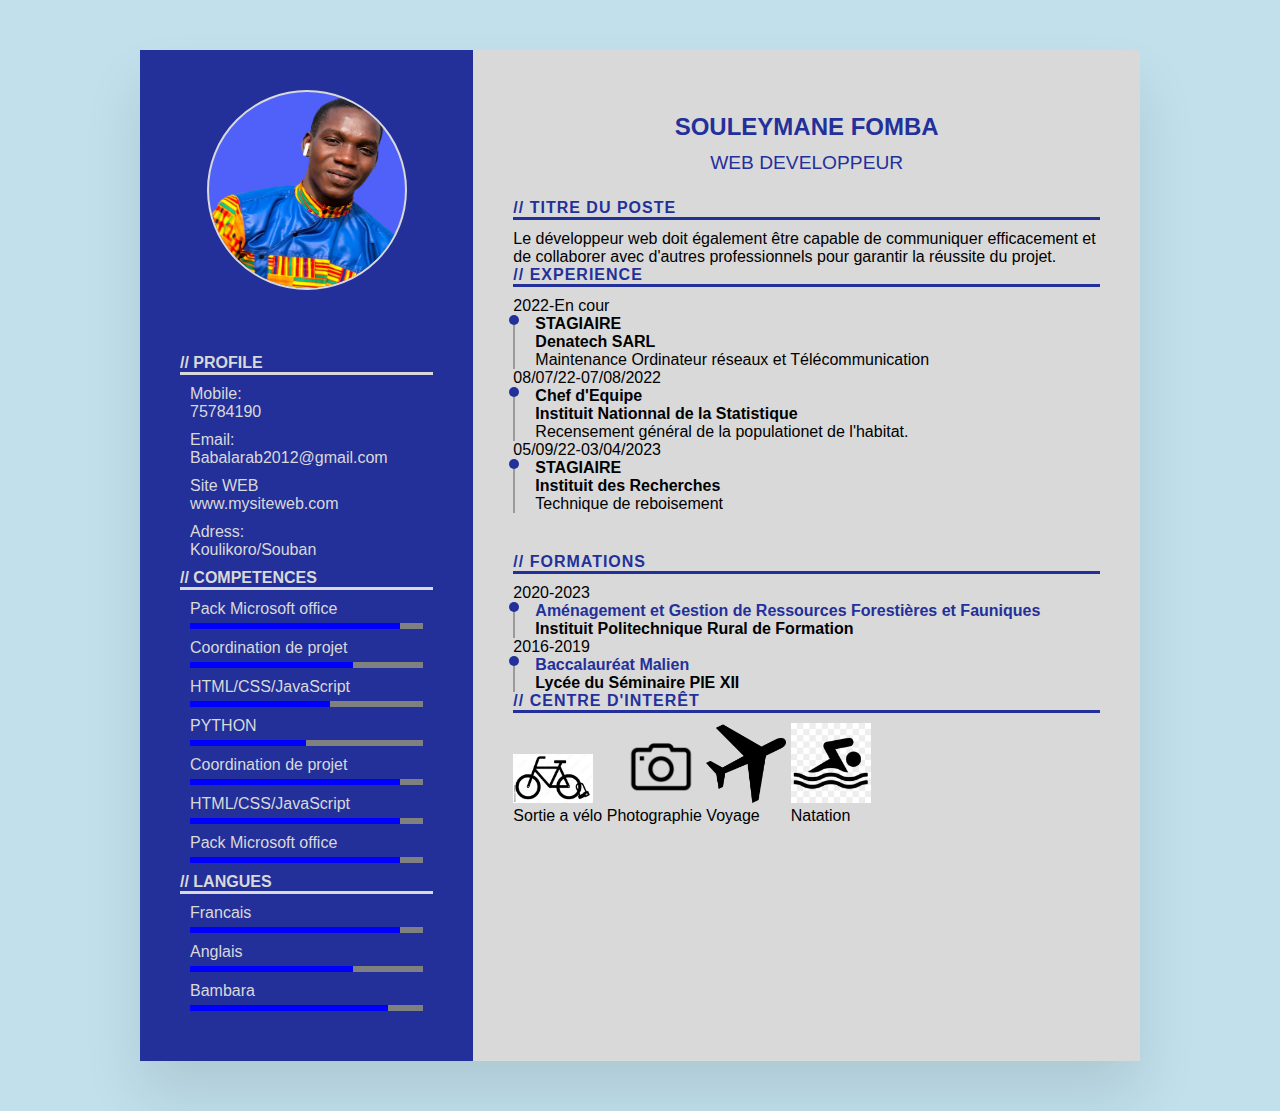
==== commit 82d54793: "changement effectuer" ====
--- a/index.html
+++ b/index.html
@@ -49,7 +49,7 @@
             <!-- Fin Contact -->
             <!-- COMPETANCE -->
             <nav class="langueInfo langue">
-                <h3 class="title">// COMPETENCE</h3>
+                <h3 class="title">// COMPETENCES</h3>
                 <ul>
                     <li>
                         <span class="text">Pack Microsoft office</span>
@@ -86,7 +86,7 @@
 
             <!-- LANGUE -->
             <nav class="langueInfo langue">
-                <h3 class="title">// LANGUE</h3>
+                <h3 class="title">// LANGUES</h3>
                 <ul>
                     <li>
                         <span class="text">Francais</span>
@@ -128,26 +128,17 @@
                         <p class="date">2022-En cour</p>
                     </div>
                     <div class="barre-droite">
-                        <p class="title-poste">
-                        <h5>STAGIAIRE</h5>
-                        </p>
-                        <p class="title-soc">
-                        <h6>Denatech SARL</h6>
-                        </p>
+                        <p class="title-poste"><h5>STAGIAIRE</h5></p>
+                        <p class="title-soc"><h6>Denatech SARL</h6></p>
                         <p class="title-detail">Maintenance Ordinateur réseaux et Télécommunication</p>
                     </div>
                 </div>
                 <div class="row">
                     <div class="barre-gauche">
-                        <p class="date">08/07/22-07/08/2022</p>
-                    </div>
-                    <div class="barre-droite">
-                        <p class="title-poste">
-                        <h5>Chef d'Equipe</h5>
-                        </p>
-                        <p class="title-soc">
-                        <h6>Instituit Nationnal de la Statistique</h6>
-                        </p>
+                        <p class="date">08/07/22-07/08/2022</p></div>
+                    <div class="barre-droite">
+                        <p class="title-poste"><h5>Chef d'Equipe</h5></p>
+                        <p class="title-soc"><h6>Instituit Nationnal de la Statistique</h6></p>
                         <p class="title-detail">Recensement général de la populationet de l'habitat.</p>
                     </div>
                 </div>
@@ -156,12 +147,8 @@
                         <p class="date">05/09/22-03/04/2023</p>
                     </div>
                     <div class="barre-droite">
-                        <p class="title-poste">
-                        <h5>STAGIAIRE</h5>
-                        </p>
-                        <p class="title-soc">
-                        <h6>Instituit des Recherches</h6>
-                        </p>
+                        <p class="title-poste"><h5>STAGIAIRE</h5></p>
+                        <p class="title-soc"><h6>Instituit des Recherches</h6></p>
                         <p class="title-detail">Technique de reboisement</p>
                     </div>
                 </div>
@@ -169,7 +156,7 @@
             <!-- Fin Experiences -->
             <!-- FORMATION -->
             <div class="formationinfo formation">
-                <h3 class="title2">// FORMATION</h3>
+                <h3 class="title2">// FORMATIONS</h3>
                 <div class="row">
                     <div class="barre-gauche">
                         <p class="date">2020-2023</p>
--- a/style.css
+++ b/style.css
@@ -187,7 +187,7 @@
     border-bottom: 3px solid var(--bleu);
 }
 /* FIN TITRE DU POSTE  */
-/* EXPERIENCE  */
+/* EXPERIENCE et FORMATION */
 .formationinfo.formation{
     padding-top: 40px;
 }
@@ -196,6 +196,7 @@
     border-left: 2px solid var(--dark-grey);
     padding-left: 20px;
     position: relative;
+    display: block;
 }
 .title-poste::before
 {
@@ -224,11 +225,12 @@
 .row
 {
     display: flex;
-    overflow: auto;
+
 }
 .row .barre-gauche
 {
     padding-right: 50px;
+    display: block;
 }
 .barre-gauche p
 {
@@ -260,7 +262,7 @@
     margin-left: 10px;
 } */
 
-/* FIN EXPERIENCE */
+/* FIN EXPERIENCE  ET FORMATION*/
 /* FORMATION  */
 /* .formationinfo.formation {
     padding-top: 40px;
@@ -305,3 +307,21 @@
     margin-left: 20px;
 }
 /*FIN DES LOISIR*/
+
+
+/* RENDRE RESPPONSIVE  */
+/* Styles pour les écrans plus petits que 600 pixels de large */
+@media screen and (max-width: 600px) {
+    /* Ajoutez ici vos styles spécifiques pour les petits écrans */
+  }
+  
+  /* Styles pour les écrans de 601 à 900 pixels de large */
+  @media screen and (min-width: 601px) and (max-width: 900px) {
+    /* Ajoutez ici vos styles spécifiques pour les écrans de taille moyenne */
+  }
+  
+  /* Styles pour les écrans plus grands que 900 pixels de large */
+  @media screen and (min-width: 901px) {
+    /* Ajoutez ici vos styles spécifiques pour les grands écrans */
+  }
+  